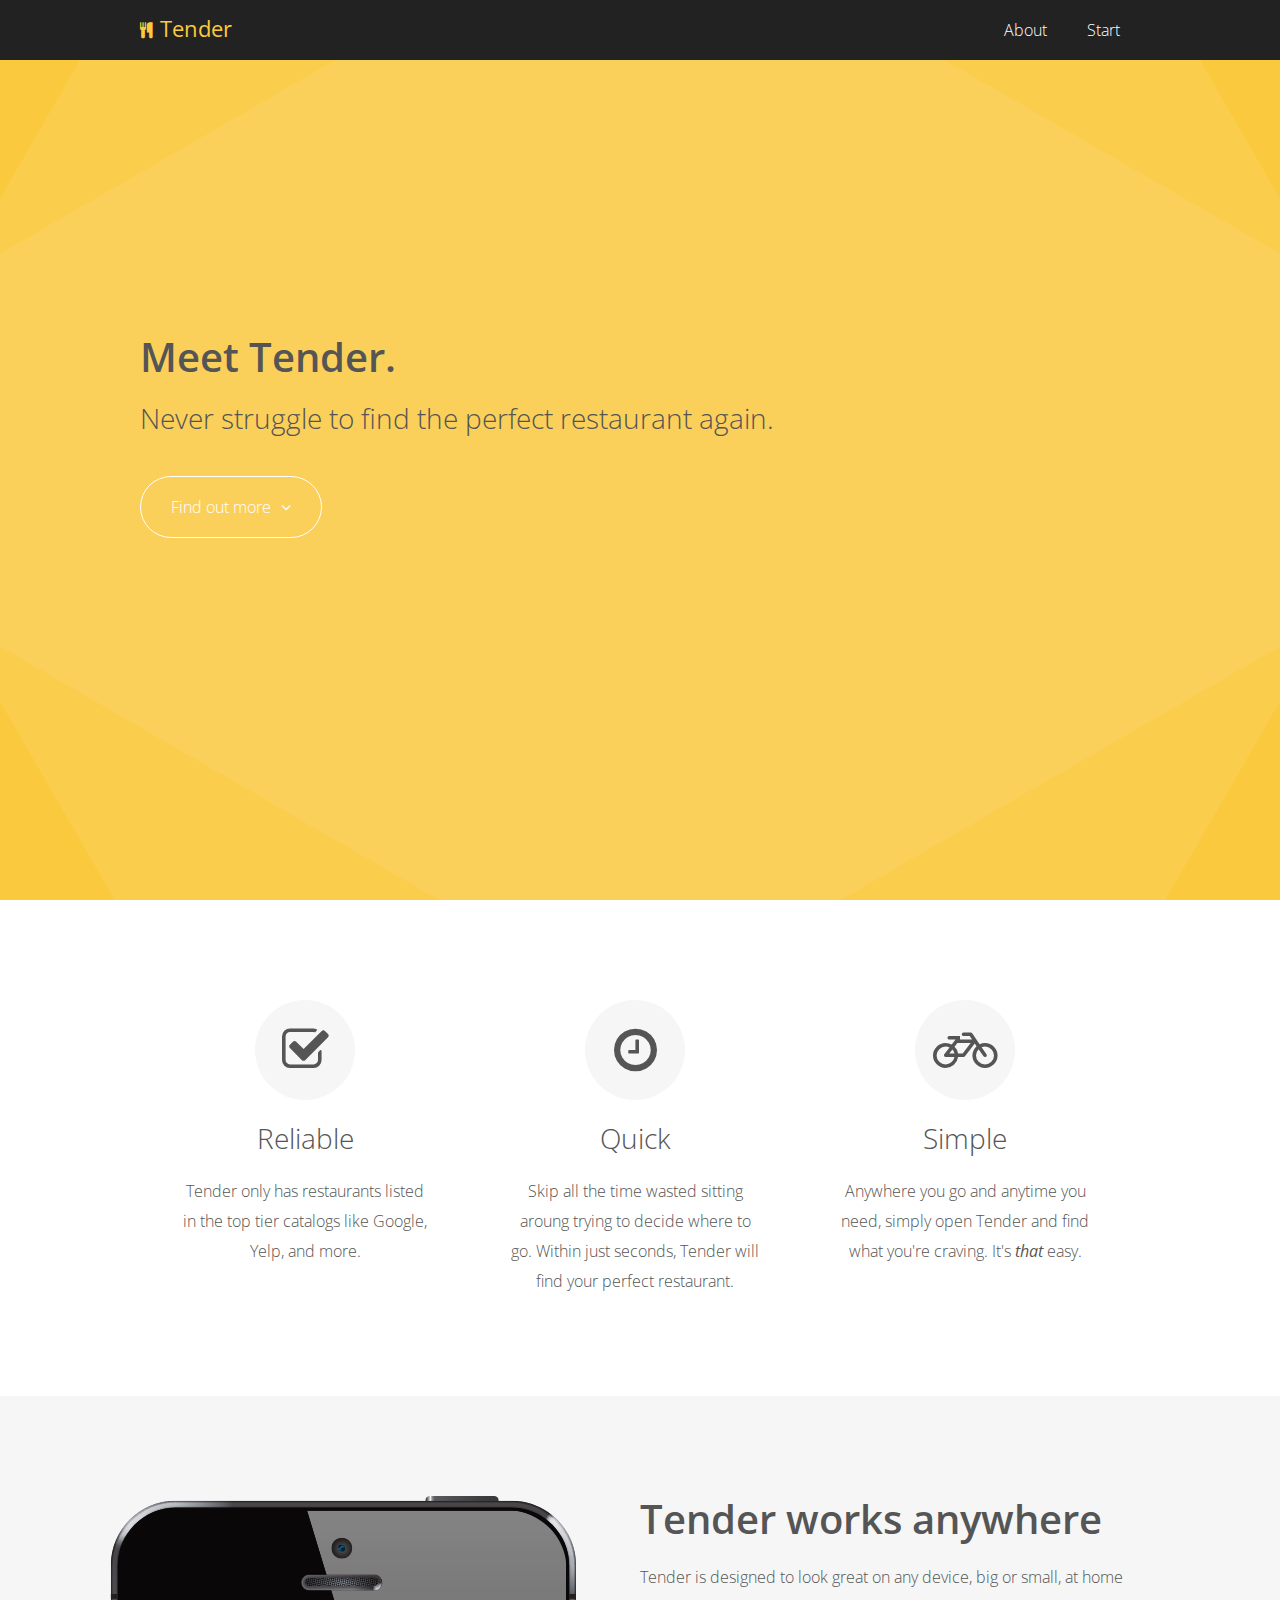
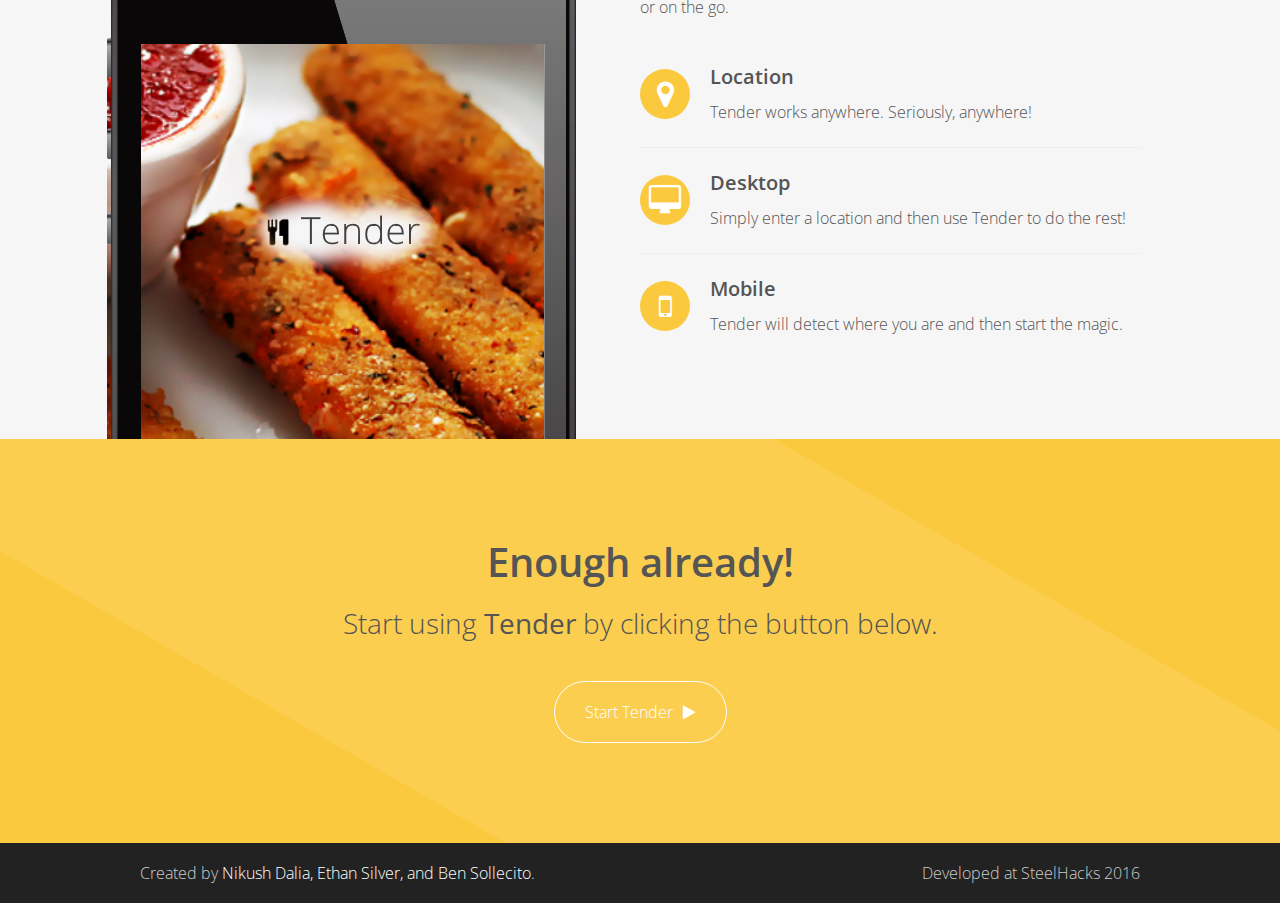
==== index.html @ 42ee434d "first commit" ====
<!doctype html>
<html>
    <head>

        <meta name="viewport" content="width=device-width, initial-scale=1">
        <meta charset="utf-8">

        <title>Tender</title>

        <link href="https://fonts.googleapis.com/css?family=Open+Sans:300,600" rel="stylesheet">
        <link href='https://fonts.googleapis.com/css?family=Merriweather:300,700' rel='stylesheet' type='text/css'>
        <link href="https://maxcdn.bootstrapcdn.com/font-awesome/4.4.0/css/font-awesome.min.css" rel="stylesheet">
        <link href="style.css" rel="stylesheet">

    </head>
    <body>

        <header>
            <div class="container">
                <h1 class="logo"><i class="fa fa-cutlery fa-"></i>Tender</h1>
                <i class="fa fa-bars toggle-menu"></i>
                <nav>
                    <ul>
                        <li><a href="about.html">About</a></li>
                        <li><a href="single-project.html">Start</a></li>
                    </ul>
                </nav>
            </div>
        </header>

        <section class="splash">
            <div class="container">
                <h1>Meet Tender.</h1>
                <h2>Never struggle to find the perfect restaurant again.</h2>
                <a class="btn" href="#" data-scrollto="overview">Find out more<i class="fa fa-angle-down"></i></a>
            </div>
        </section>

        <section class="overview">
            <div class="container">
                <div>
                    <i class="fa fa-check-square-o"></i>
                    <h2>Reliable</h2>
                    <p>Tender only has restaurants listed in the top tier catalogs like Google, Yelp, and more.</p>
                </div>
                <div>
                    <i class="fa fa-clock-o"></i>
                    <h2>Quick</h2>
                    <p>Skip all the time wasted sitting aroung trying to decide where to go. Within just seconds, Tender will find your perfect restaurant.</p>
                </div>
                <div>
                    <i class="fa fa-bicycle"></i>
                    <h2>Simple</h2>
                    <p>Anywhere you go and anytime you need, simply open Tender and find what you're craving. It's <strong><em>that</em></strong> easy.</p>
                </div>
            </div>
        </section>

        <section class="feature greybg">
            <div class="container">
                <img src="images/iphone-device.png" alt="Mobile phone">
                <div>
                    <h1>Tender works anywhere</h1>
                    <p>Tender is designed to look great on any device, big or small, at home or on the go.</p>
                    <ul>
                        <li>
                            <i class="fa fa-map-marker"></i>
                            <h3>Location</h3>
                            <p>Tender works anywhere. Seriously, anywhere!</p>
                        </li>
                        <li>
                            <i class="fa fa-desktop"></i>
                            <h3>Desktop</h3>
                            <p>Simply enter a location and then use Tender to do the rest!</p>
                        </li>
                        <li>
                            <i class="fa fa-mobile"></i>
                            <h3>Mobile</h3>
                            <p>Tender will detect where you are and then start the magic.</p>
                        </li>
                    </ul>
                </div>
            </div>
        </section>
        
        <section class="cta">
            <div class="container">
                <h1>Enough already!</h1>
                <h2>Start using <strong>Tender</strong> by clicking the button below.</h2>
                <a class="btn" href="single-project.html" target="_blank">Start Tender<i class="fa fa-play"></i></a>
            </div>
        </section>

        <footer>
            <div class="container">
                <div class="copyright">
                    <p>Created by <a href="http://www.nikushx.com/" target="_blank">Nikush Dalia, Ethan Silver, and Ben Sollecito</a>.</p>
                </div>
                <div class="social">
                    Developed at SteelHacks 2016
                </div>
            </div>
        </footer>

        <script src="http://code.jquery.com/jquery-1.11.3.min.js"></script>
        <script src="script.js"></script>

    </body>
</html>
---- style.css ----
/* Animations */

@keyframes pulse {
  0%   { transform: scale(1); }
  50% { transform: scale(0.8); }
  100% { transform: scale(1); }
}

@keyframes spin {
  0%   { transform: rotate(30deg); }
  100% { transform: rotate(210deg); }
}
@keyframes spin2 {
  0%   { transform: rotate(150deg); }
  100% { transform: rotate(330deg); }
}

/* End Animations */

/* Resets, Clears & Defaults */

*, *:after, *:before {
    box-sizing: border-box;
}

body, input, textarea{
    padding: 0; margin: 0;
    font-family: 'Open Sans', sans-serif;
    font-size: 16px;
    line-height: 30px;
    color: #555;
    font-weight: 300;
}
input:focus, textarea:focus{
    outline: 0;
}

h1, h2, h3, p{
    margin: 0 0 20px 0;
    position: relative;
    z-index: 6;
}

h1{
    font-size: 40px;
    line-height: 46px;
    font-weight: 600;
}
h2{
    font-size: 28px;
    line-height: 36px;
    font-weight: 300;
}
h3{
    font-size: 20px;
    font-weight: 600;
}

a{
    color: #999;
    text-decoration: none;
}
a:hover{
    text-decoration: underline;
}

img{
    max-width: 100%;
}

::selection {
  background: #eee; /* WebKit/Blink Browsers */
}
::-moz-selection {
  background: #eee; /* Gecko Browsers */
}

/* End Resets, Clears & Defaults */

.container{
    width: 100%;
    max-width: 1000px;
    margin: 0 auto;
}
.container:after{
    content: "";
    display: block;
    clear: both;
}
section{
    padding: 100px 20px;
}

.btn{
    display: inline-block;
    padding: 15px 30px;
    border-radius: 50px;
    color: #fff;
    border: 1px solid #fff;
    transition: 200ms;
    background: transparent;
    cursor: pointer;
}
.btn:hover{
    text-decoration: none;
    background: rgba(255,255,255,0.1);
}
.btn.yellow{
    color: #fbc93d;
    border: 1px solid #fbc93d;
}
.btn.smaller{
    padding: 10px 25px;
}
.btn .fa{
    margin-left: 10px;
}

header{
    background: #222;
    padding: 0 20px;
    position: fixed;
    top: 0; left: 0;
    width: 100%;
    z-index: 200;
}
header .logo{
    float: left;
    font-family: 'Open Sans', sans-serif;
    padding: 13px 0;
    color: #fbc93d;
    font-weight: 400;
    font-size: 22px;
    line-height: 30px;
    margin: 0;
}
header .logo .fa{
    font-size: 16px;
    position: relative;
    top: -1px;
    margin-right: 7px;
}
header nav{
    float: right;
}
header nav ul{
    padding: 0;
    margin: 0;
}
header nav ul li{
    display: inline-block;
    float: left;
}
header nav ul li a{
    display: inline-block;
    padding: 15px 20px;
    color: #fff;
    transition: 200ms;
}
header nav ul li a:hover, header nav ul li a.active{
    text-decoration: none;
    background: rgba(255,255,255,0.1);
}
header .toggle-menu{
    display: none;
}

.splash{
    background: #fbc93d;
    height: 100vh;
    overflow: hidden;
    position: relative;
}
.splash:after{
    content: "";
    display: block;
    position: absolute;
    top: -40px; right: -40px; bottom: -40px; left: -40px;
    background: rgba(255,255,255,0.08);
    transform: rotate(30deg);
    animation: spin 60s infinite linear;
}
.splash:before{
    content: "";
    display: block;
    position: absolute;
    top: -40px; right: -40px; bottom: -40px; left: -40px;
    background: rgba(255,255,255,0.08);
    transform: rotate(150deg);
    animation: spin2 50s infinite linear;
}
.splash .container{
    position: relative;
    top: 48%;
    transform: translateY(-50%);
    z-index: 5;
}
.splash h2{
    margin-bottom: 40px;
}

.overview{
    text-align: center;
}
.overview > div > div{
    float: left;
    width: 33%;
    padding: 0 40px 0 40px;
}
.overview .fa{
    display: inline-block;
    font-size: 50px;
    width: 100px;
    height: 100px;
    border-radius: 50px;
    background: #f6f6f6;
    margin-bottom: 20px;
    padding-top: 25px;
}
.overview p{
    margin-bottom: 0;
}

.feature.greybg{
    background: #f6f6f6;
}
.feature{
    position: relative;
    overflow: hidden;
}
.feature img{
    position: absolute;
    top: 100px;
    right: 55%;
}
.feature:nth-of-type(even) img{
    right: auto;
    left: 55%;
}
.feature > div > div{
    width: 50%;
    float: right;
}
.feature > div > div > p{
    margin-bottom: 40px;
}
.feature:nth-of-type(even) > div > div{
    float: left;
}
.feature ul{
    margin: 0;
    padding: 0;
}
.feature ul li{
    display: block;
    margin-bottom: 20px;
    padding-bottom: 20px;
    border-bottom: 1px solid #eee;
}
.feature ul li:last-child{
    margin-bottom: 0;
    padding-bottom: 0;  
    border-bottom: 0;
}
.feature ul li h3{
    margin: 0 0 5px 0;
}
.feature ul li p:last-child{
    margin: 0;
}
.feature ul li .fa{
    float: left;
    font-size: 30px;
    background: #fbc93d;
    color: #fff;
    width: 50px;
    height: 50px;
    display: inline-block;
    text-align: center;
    padding-top: 10px;
    border-radius: 25px;
    margin-right: 20px;
    margin-top: 7px;
}
.feature ul li p{
    overflow: hidden;
}

.cta{
    background: #fbc93d;
    position: relative;
    overflow: hidden;
    text-align: center;
}
.cta:after{
    content: "";
    display: block;
    position: absolute;
    top: -40px; right: -40px; bottom: -40px; left: -40px;
    background: rgba(255,255,255,0.1);
    transform: rotate(30deg);
}
.cta .container{
    position: relative;
    z-index: 10;
}
.cta h2{
    margin-bottom: 40px;
}

.contact{
    background: #fbc93d;
    position: relative;
    overflow: hidden;
    text-align: center;
}
.contact:after{
    content: "";
    display: block;
    position: absolute;
    top: -40px; right: -40px; bottom: -40px; left: -40px;
    background: rgba(255,255,255,0.1);
    transform: rotate(30deg);
}
.contact .input{
    width: 47%;
    float: left;
}
.contact .input:nth-of-type(odd){
    margin-right: 6%;
}
.contact .message{
    display: block;
    clear: both;
    float: none;
    padding-top: 10px;
}
.contact .input input{
    display: block;
    width: 100%;
    background: rgba(255,255,255,0.3);
    border: 0;
    padding: 10px 15px;
}
.contact .message textarea{
    display: block;
    width: 100%;
    height: 200px;
    background: rgba(255,255,255,0.3);
    border: 0;
    padding: 10px 15px;
    resize: vertical;
}
.contact label{
    position: relative;
    z-index: 10;
}
.contact label span{
    display: block;
    text-align: left;
    font-size: 14px;
}
.contact label span .fa{
    margin-right: 7px;
}
.contact .submit{
    display: block;
    text-align: center;
    padding-top: 40px;
}
.contact h2{
    margin-bottom: 40px;
}

.pricing{
    text-align: center;
}
.pricing > div > div{
    float: left;
    width: 33%;
    margin-top: 60px;
    background: #f6f6f6;
    padding: 40px;
}
.pricing > div > div h3{
    background: #555;
    color: #fff;
    display: block;
    margin: -40px -40px 35px -40px;
    padding: 30px;
    position: relative;
}
.pricing > div > div h3 span{
    display: block;
}
.pricing > div > div h3 span .fa{
    margin: 0 1px;
}
.pricing > div > div .price{
    font-size: 40px;
}
.pricing > div > div:nth-of-type(2){
    width: calc(34% + 20px);
    margin: 40px -10px 0 -10px;
    box-shadow: 0px 5px 20px -5px rgba(0,0,0,0.3);
    position: relative;
    z-index: 50;
}
.pricing > div > div:nth-of-type(2) h3{
    background: #fbc93d;
    color: #555;
    display: block;
}
.pricing ul{
    padding: 0;
    margin: 27px 0;
}
.pricing ul li{
    display: block;
    line-height: 40px;
    border-bottom: 1px solid #eee;
}
.pricing ul li:last-child{
    border-bottom: 0;
}

footer{
    background: #222;
    color: #ccc;
    padding: 0 20px;
}
footer .copyright{
    float: left;
    padding: 15px 0;
}
footer .copyright p{
    margin: 0;
}
footer .copyright a{
    color: #fff;
}
footer .social{
    float: right;
    padding: 15px 0;
}
footer .social a{
    margin-left: 10px;
    font-size: 20px;
    color: #ccc;
}
footer .social a:hover{
    color: #fff;
}

@media (max-width: 800px){
    section{
        padding: 80px 10px;
    }
    header, footer{
        padding: 0 10px;
    }
    .splash{
        height: auto;
        padding: 150px 10px 80px 10px;
        text-align: center;
    }
    .splash .container{
        position: relative;
        top: 0;
        transform: none;
    }
    .overview > div > div{
        padding: 0 20px;
    }
    .feature img{
        right: 65%;
    }
    .feature:nth-of-type(even) img{
        left: 65%;
    }
    .feature > div > div{
        width: 60%;
    }
    header nav ul li a{
        padding: 15px;
    }
    .pricing > div > div{
        width: 100% !important;
        float: none;
        margin: 0 0 20px 0 !important;
        box-shadow: none !important;
    }
    .pricing > div > div h3{
        background: #555 !important;
        color: #fff !important;
    }
    .pricing h2{
        margin-bottom: 40px;
    }
}

@media (max-width: 600px){
    section{
        padding: 40px 10px;
    }
    .splash{
        padding: 100px 10px 40px 10px;
    }
    .overview > div > div{
        float: none;
        width: 100%;
        margin-bottom: 40px;
        padding: 0;
    }
    .overview > div > div:last-child{
        margin-bottom: 0;
    }
    .overview p{
        overflow: hidden;
    }
    .feature img{
        display: none;
    }
    .feature > div > div{
        width: 100%;
        float: none;
    }
    header nav{
        float: none;
        position: fixed;
        top: 56px;
        left: -300px;
        bottom: 0;
        width: 100%;
        max-width: 300px;
        background: #333;
        transition: 200ms;
    }
    header nav.visible{
        left: 0px;
    }
    header nav ul li{
        display: block;
        float: none;
        width: 100%;
    }
    header nav ul li a{
        display: block;
        width: 100%;
        border-bottom: 1px solid rgba(255,255,255,0.1);
    }
    header .toggle-menu{
        display: block;
        color: #fff;
        position: absolute;
        right: 10px;
        top: 13px;
        font-size: 28px;
    }
    footer{
        text-align: center;
    }
    footer .copyright, footer .social{
        float: none;
    }
    footer .social{
        padding-top: 0;
    }

    .contact .input{
        display: block;
        width: 100%;
        float: none;
    }
    .contact .input:nth-of-type(odd){
        margin-right: 0;
    }
    .contact label{
        padding-top: 10px;
    }
    .contact label:first-of-type{
        padding-top: 0;
    }
}
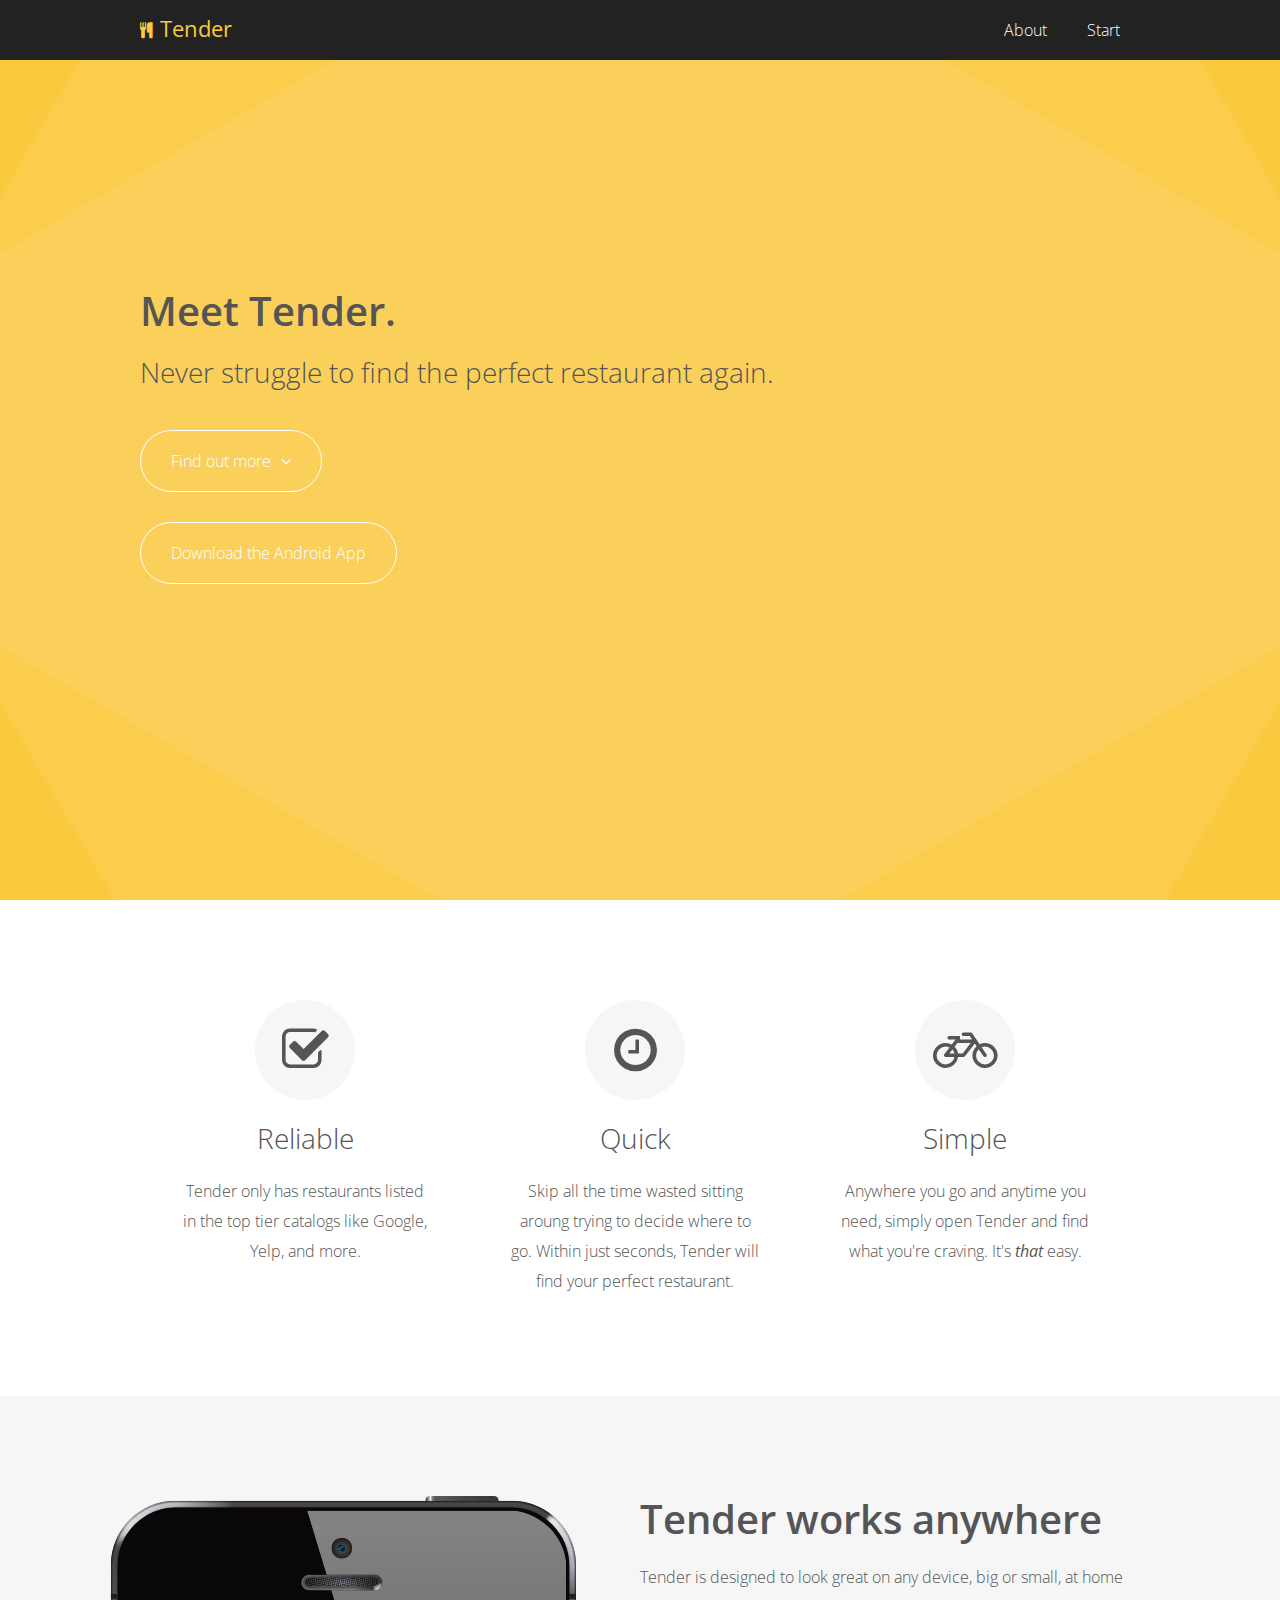
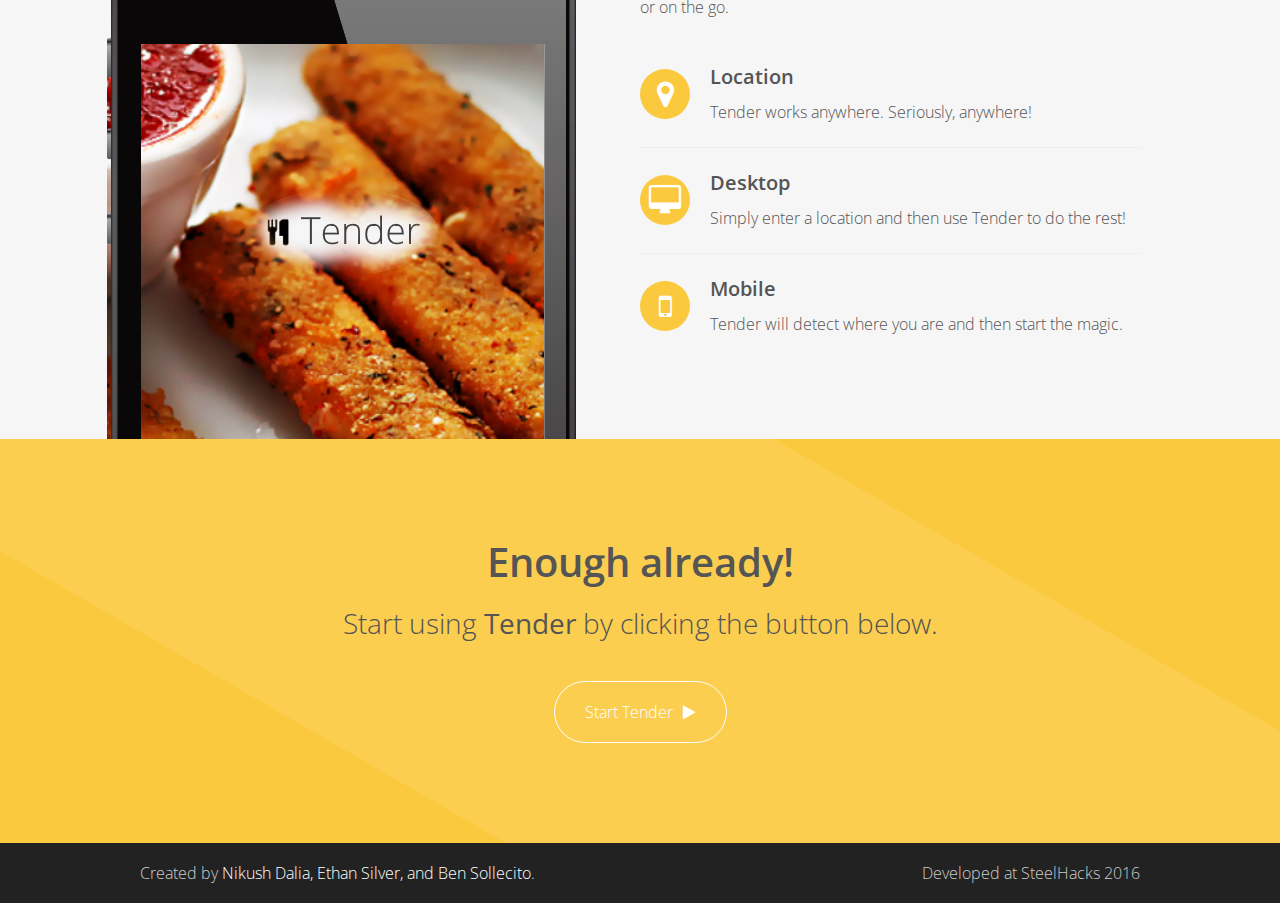
==== commit e18f133b: "app download" ====
--- a/index.html
+++ b/index.html
@@ -33,6 +33,8 @@
                 <h1>Meet Tender.</h1>
                 <h2>Never struggle to find the perfect restaurant again.</h2>
                 <a class="btn" href="#" data-scrollto="overview">Find out more<i class="fa fa-angle-down"></i></a>
+                <br /> <br />
+                <a class="btn" href="assets/app/Tender.apk">Download the Android App</a>
             </div>
         </section>
 
